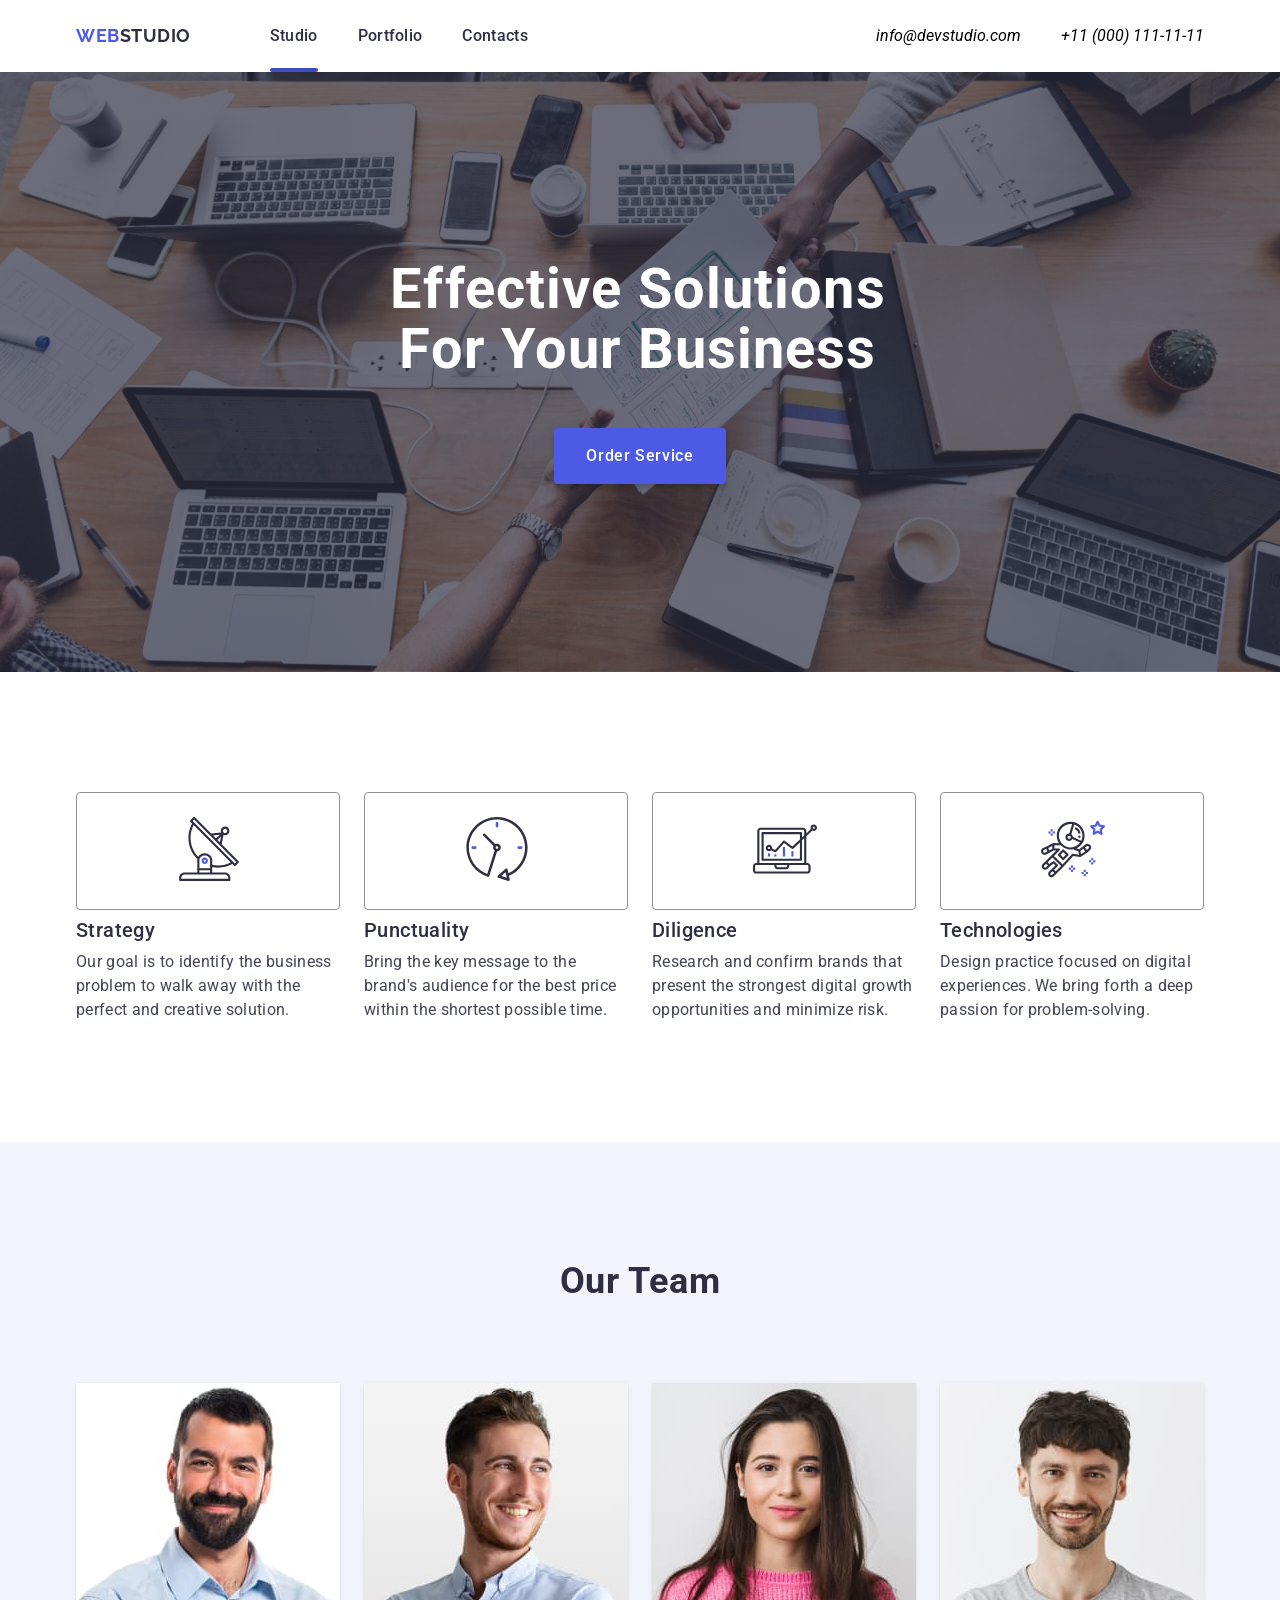
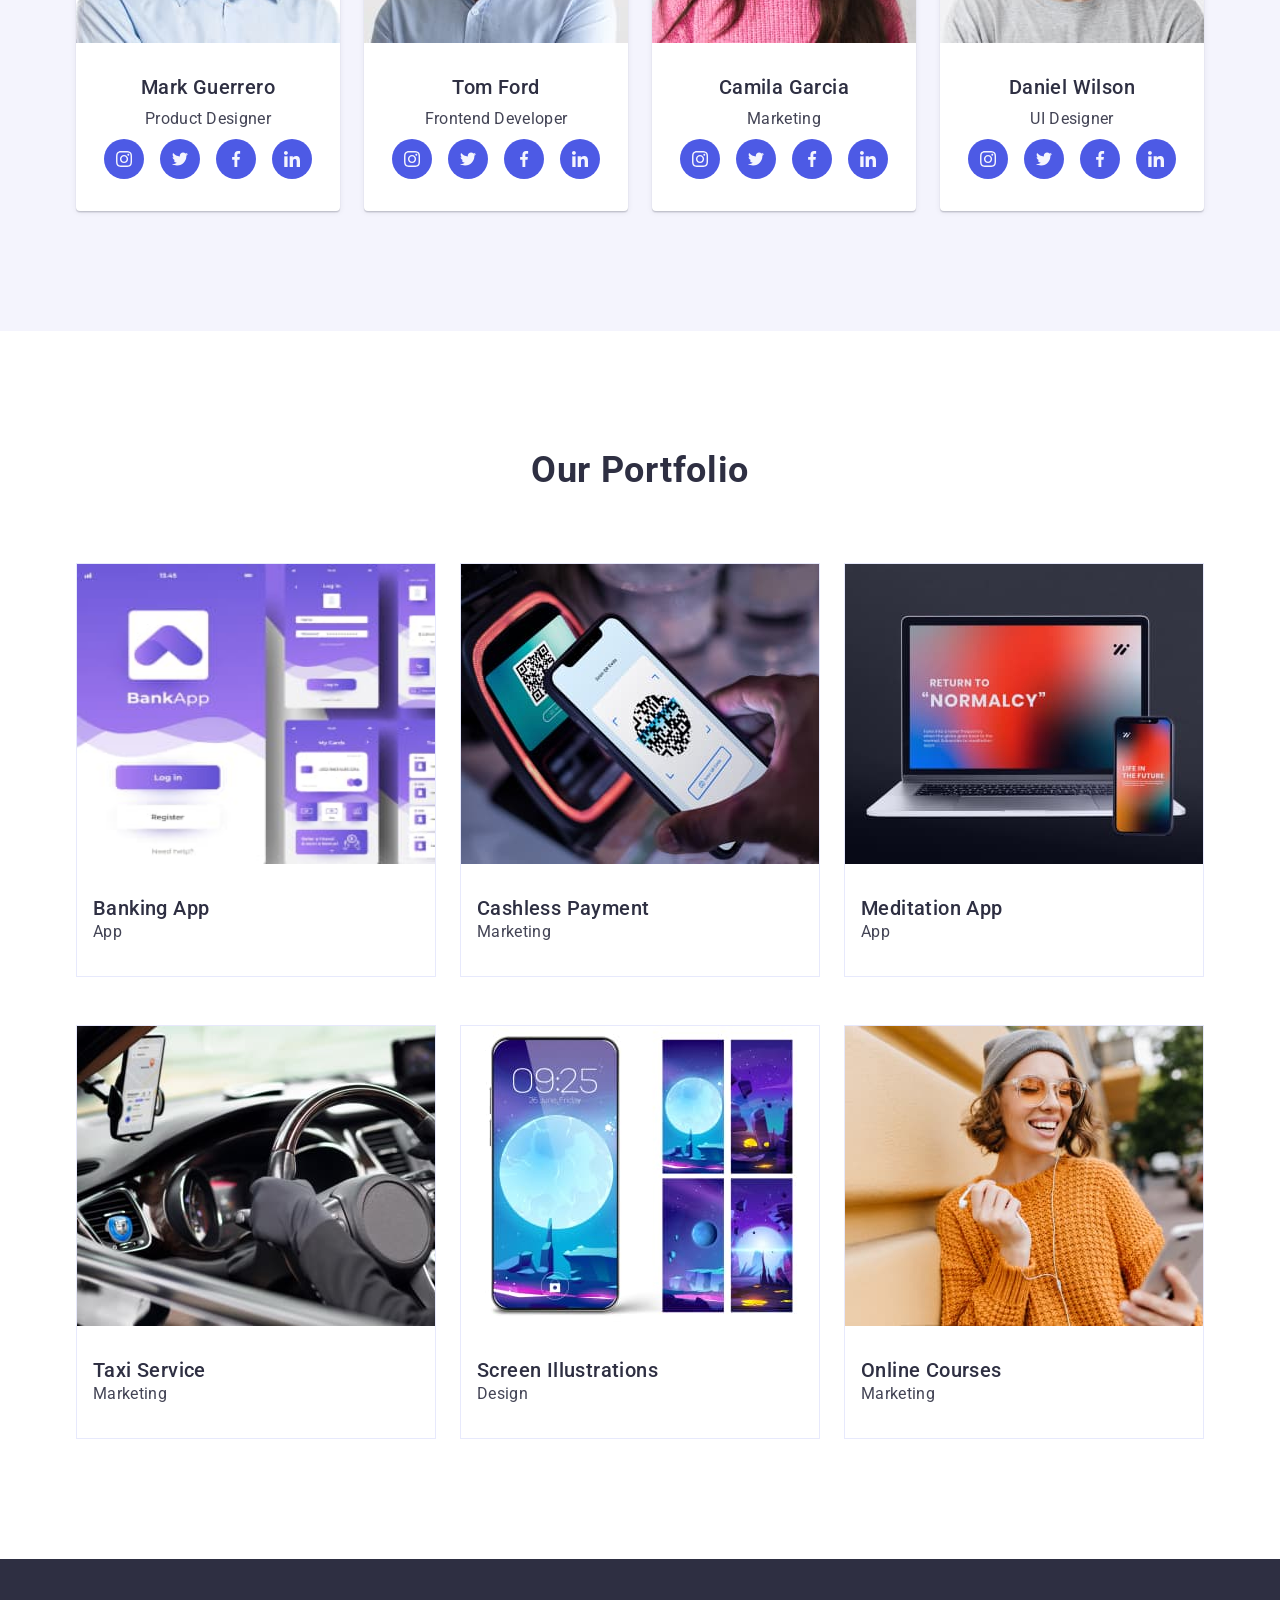
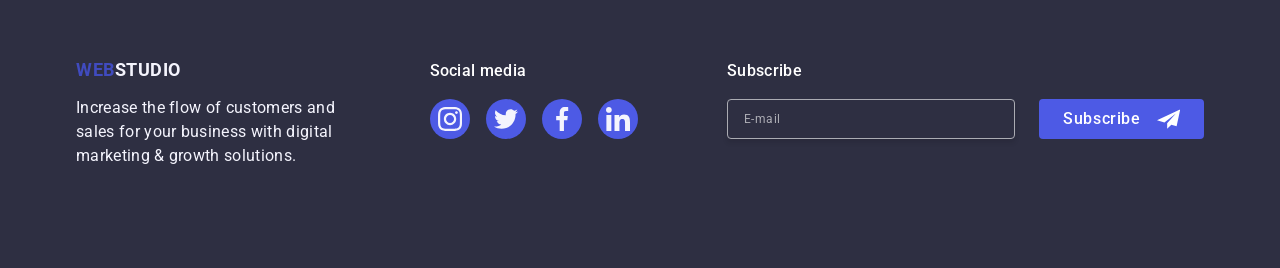
==== index.html @ 30cb1cb0 "HTML + CSS" ====
<!DOCTYPE html>
<html lang="en">
  <head>
    <meta charset="UTF-8" />
    <meta name="viewport" content="width=device-width, initial-scale=1.0" />
    <title>Document</title>
    <!-- Google Fonts links -->
    <link rel="preconnect" href="https://fonts.googleapis.com" />
    <link rel="preconnect" href="https://fonts.gstatic.com" crossorigin />
    <link
      href="https://fonts.googleapis.com/css2?family=Raleway:ital,wght@0,100..900;1,100..900&family=Roboto:ital,wght@0,100;0,300;0,400;0,500;0,700;0,900;1,100;1,300;1,400;1,500;1,700;1,900&display=swap"
      rel="stylesheet"
    />
    <!-- Modern normalize link  -->
    <link
      rel="stylesheet"
      href="https://cdnjs.cloudflare.com/ajax/libs/modern-normalize/3.0.1/modern-normalize.min.css"
    />
    <!-- Own Styles link  -->
    <link rel="stylesheet" href="./style.css" />
  </head>
  <body>
    <header class="page-header">
      <div class="container container-page-header">
        <nav class="page-nav">
          <a class="logo" href="./index.html"
            ><span class="logo-color">Web</span>Studio</a
          >
          <ul class="menu">
            <li class="menu-item">
              <a class="menu-link active" href="">Studio</a>
            </li>
            <li class="menu-item">
              <a class="menu-link" href="">Portfolio</a>
            </li>
            <li class="menu-item">
              <a class="menu-link" href="">Contacts</a>
            </li>
          </ul>
        </nav>
        <button
          type="button"
          class="menu-btn-burger js-open-menu"
          aria-expanded="false"
        >
          <svg width="24" height="24">
            <use href="./images/icons/icons.svg#icon-burger"></use>
          </svg>
        </button>
        <address class="contact-block">
          <ul class="contact-list">
            <li class="contact-list-item">
              <a class="contact-list-link" href="mailto:info@devstudio.com"
                >info@devstudio.com</a
              >
            </li>
            <li class="contact-list-item">
              <a class="contact-list-link" href="tel:+110001111111"
                >+11 (000) 111-11-11</a
              >
            </li>
          </ul>
        </address>
      </div>
    </header>
    <main>
      <!-- ========= Hero Section =========== -->
      <section class="hero">
        <div class="container container-hero">
          <h1 class="main-title">Effective Solutions for Your Business</h1>
          <button
            class="btn-order-service js-open-modal"
            aria-expanded="false"
            type="button"
          >
            Order Service
          </button>
        </div>
      </section>
      <!-- ========= Benefits Section ========== -->
      <section class="benefits">
        <div class="container">
          <h2 class="visually-hidden">Benefits Section</h2>
          <ul class="benefits-list">
            <li class="benefits-list-item">
              <div class="benefits-list-item-icon-wrapper">
                <svg
                  class="benefits-list-item-icon"
                  width="64"
                  height="64"
                  aria-label="icon antenna"
                >
                  <use href="./images/icons/icons.svg#icon-antenna"></use>
                </svg>
              </div>
              <h3 class="benefits-list-title">Strategy</h3>
              <p class="benefits-list-text">
                Our goal is to identify the business problem to walk away with
                the perfect and creative solution.
              </p>
            </li>
            <li class="benefits-list-item">
              <div class="benefits-list-item-icon-wrapper">
                <svg
                  class="benefits-list-item-icon"
                  width="64"
                  height="64"
                  aria-label="icon clock"
                >
                  <use href="./images/icons/icons.svg#icon-clock"></use>
                </svg>
              </div>
              <h3 class="benefits-list-title">Punctuality</h3>
              <p class="benefits-list-text">
                Bring the key message to the brand's audience for the best price
                within the shortest possible time.
              </p>
            </li>
            <li class="benefits-list-item">
              <div class="benefits-list-item-icon-wrapper">
                <svg
                  class="benefits-list-item-icon"
                  width="64"
                  height="64"
                  aria-label="icon diagram"
                >
                  <use href="./images/icons/icons.svg#icon-diagram"></use>
                </svg>
              </div>
              <h3 class="benefits-list-title">Diligence</h3>
              <p class="benefits-list-text">
                Research and confirm brands that present the strongest digital
                growth opportunities and minimize risk.
              </p>
            </li>
            <li class="benefits-list-item">
              <div class="benefits-list-item-icon-wrapper">
                <svg
                  class="benefits-list-item-icon"
                  width="64"
                  height="64"
                  aria-label="icon astronaut"
                >
                  <use href="./images/icons/icons.svg#icon-astronaut"></use>
                </svg>
              </div>
              <h3 class="benefits-list-title">Technologies</h3>
              <p class="benefits-list-text">
                Design practice focused on digital experiences. We bring forth a
                deep passion for problem-solving.
              </p>
            </li>
          </ul>
        </div>
      </section>
      <!-- ======== Our team Section ========== -->
      <section class="our-team">
        <div class="container our-team-container">
          <h2 class="our-team-title">Our Team</h2>
          <ul class="our-team-list">
            <li class="our-team-list-item">
              <img
                class="our-team-list-img"
                src="./images/our-team/mark-guerrero.jpg"
                alt="photo Mark Guerrero"
                width="264"
                height="260"
              />
              <h3 class="our-team-list-title">Mark Guerrero</h3>
              <p class="our-team-list-text">Product Designer</p>
              <div class="our-team-list-icon-wrapper">
                <div class="our-team-list-icon">
                  <svg width="16" height="16">
                    <use href="./images/icons/icons.svg#icon-instagram"></use>
                  </svg>
                </div>
                <div class="our-team-list-icon">
                  <svg width="16" height="16">
                    <use href="./images/icons/icons.svg#icon-twitter"></use>
                  </svg>
                </div>
                <div class="our-team-list-icon">
                  <svg width="16" height="16">
                    <use href="./images/icons/icons.svg#icon-facebook"></use>
                  </svg>
                </div>
                <div class="our-team-list-icon">
                  <svg width="16" height="16">
                    <use href="./images/icons/icons.svg#icon-linkedin"></use>
                  </svg>
                </div>
              </div>
            </li>
            <li class="our-team-list-item">
              <img
                class="our-team-list-img"
                src="./images/our-team/tom-ford.jpg"
                alt="photo Tom Ford"
                width="264"
                height="260"
              />
              <h3 class="our-team-list-title">Tom Ford</h3>
              <p class="our-team-list-text">Frontend Developer</p>
              <div class="our-team-list-icon-wrapper">
                <div class="our-team-list-icon">
                  <svg width="16" height="16">
                    <use href="./images/icons/icons.svg#icon-instagram"></use>
                  </svg>
                </div>
                <div class="our-team-list-icon">
                  <svg width="16" height="16">
                    <use href="./images/icons/icons.svg#icon-twitter"></use>
                  </svg>
                </div>
                <div class="our-team-list-icon">
                  <svg width="16" height="16">
                    <use href="./images/icons/icons.svg#icon-facebook"></use>
                  </svg>
                </div>
                <div class="our-team-list-icon">
                  <svg width="16" height="16">
                    <use href="./images/icons/icons.svg#icon-linkedin"></use>
                  </svg>
                </div>
              </div>
            </li>
            <li class="our-team-list-item">
              <img
                class="our-team-list-img"
                src="./images/our-team/camila-garcia.jpg"
                alt="photo Camila Garcia"
                width="264"
                height="260"
              />
              <h3 class="our-team-list-title">Camila Garcia</h3>
              <p class="our-team-list-text">Marketing</p>
              <div class="our-team-list-icon-wrapper">
                <div class="our-team-list-icon">
                  <svg width="16" height="16">
                    <use href="./images/icons/icons.svg#icon-instagram"></use>
                  </svg>
                </div>
                <div class="our-team-list-icon">
                  <svg width="16" height="16">
                    <use href="./images/icons/icons.svg#icon-twitter"></use>
                  </svg>
                </div>
                <div class="our-team-list-icon">
                  <svg width="16" height="16">
                    <use href="./images/icons/icons.svg#icon-facebook"></use>
                  </svg>
                </div>
                <div class="our-team-list-icon">
                  <svg width="16" height="16">
                    <use href="./images/icons/icons.svg#icon-linkedin"></use>
                  </svg>
                </div>
              </div>
            </li>
            <li class="our-team-list-item">
              <img
                class="our-team-list-img"
                src="./images/our-team/daniel-wilson.jpg"
                alt="photo Daniel Wilson"
                width="264"
                height="260"
              />
              <h3 class="our-team-list-title">Daniel Wilson</h3>
              <p class="our-team-list-text">UI Designer</p>
              <div class="our-team-list-icon-wrapper">
                <div class="our-team-list-icon">
                  <svg width="16" height="16">
                    <use href="./images/icons/icons.svg#icon-instagram"></use>
                  </svg>
                </div>
                <div class="our-team-list-icon">
                  <svg width="16" height="16">
                    <use href="./images/icons/icons.svg#icon-twitter"></use>
                  </svg>
                </div>
                <div class="our-team-list-icon">
                  <svg width="16" height="16">
                    <use href="./images/icons/icons.svg#icon-facebook"></use>
                  </svg>
                </div>
                <div class="our-team-list-icon">
                  <svg width="16" height="16">
                    <use href="./images/icons/icons.svg#icon-linkedin"></use>
                  </svg>
                </div>
              </div>
            </li>
          </ul>
        </div>
      </section>
      <!-- ======= Portfolio Section ======= -->
      <section class="portfolio" id="portfolio">
        <div class="container">
          <h2 class="portfolio-title">Our Portfolio</h2>
          <ul class="portfolio-list">
            <li class="portfolio-list-item">
              <div class="portfoli-list-overlay-wrapper">
                <picture>
                  <source
                    media="(min-width: 1158px)"
                    srcset="
                      ./images/portfolio/desktop/banking-app-desktop1x.jpg  1x,
                      ./images/portfolio/desktop/banking-app-desktop@2x.jpg 2x
                    "
                  />
                </picture>
                <picture>
                  <source
                    media="(min-width: 768px)"
                    srcset="
                      ./images/portfolio/tablet/banking-app-tablet1x.jpg  1x,
                      ./images/portfolio/tablet/banking-app-tablet@2x.jpg 2x
                    "
                  />
                </picture>
                <picture>
                  <source
                    media="(min-width: 320px)"
                    srcset="
                      ./images/portfolio/mobile/banking-app-mobile1x.jpg  1x,
                      ./images/portfolio/mobile/banking-app-mobile@2x.jpg 2x
                    "
                  />
                  <img
                    class="portfolio-list-img"
                    src="./images/portfolio/mobile/banking-app-mobile1x.jpg"
                    alt="photo banking app"
                    width="360"
                    height="300"
                  />
                </picture>
                <div class="portfoli-list-overlay">
                  <p class="portfoli-list-overlay-text">
                    14 Stylish and User-Friendly App Design Concepts · Task
                    Manager App · Calorie Tracker App · Exotic Fruit Ecommerce
                    App · Cloud Storage App
                  </p>
                </div>
              </div>
              <div class="portfolio-list-wrap">
                <h3 class="portfolio-list-title">Banking App</h3>
                <p class="portfolio-list-text">App</p>
              </div>
            </li>
            <li class="portfolio-list-item">
              <div class="portfoli-list-overlay-wrapper">
                <picture>
                  <source
                    media="(min-width: 1158px)"
                    srcset="
                      ./images/portfolio/desktop/cashless-payment-desktop1x.jpg  1x,
                      ./images/portfolio/desktop/cashless-payment-desktop@2x.jpg 2x
                    "
                  />
                  <source
                    media="(min-width: 768px)"
                    srcset="
                      ./images/portfolio/tablet/cashless-payment-tablet1x.jpg  1x,
                      ./images/portfolio/tablet/cashless-payment-tablet@2x.jpg 2x
                    "
                  />
                  <source
                    media="(min-width: 320px)"
                    srcset="
                      ./images/portfolio/mobile/cashless-payment-mobile1x.jpg  1x,
                      ./images/portfolio/mobile/cashless-payment-mobile@2x.jpg 2x
                    "
                  />
                  <img
                    class="portfolio-list-img"
                    src="./images/portfolio/mobile/cashless-payment-mobile1x.jpg"
                    alt="photo cashless payment"
                    width="360"
                    height="300"
                  />
                </picture>
                <div class="portfoli-list-overlay">
                  <p class="portfoli-list-overlay-text">
                    14 Stylish and User-Friendly App Design Concepts · Task
                    Manager App · Calorie Tracker App · Exotic Fruit Ecommerce
                    App · Cloud Storage App
                  </p>
                </div>
              </div>
              <div class="portfolio-list-wrap">
                <h3 class="portfolio-list-title">Cashless Payment</h3>
                <p class="portfolio-list-text">Marketing</p>
              </div>
            </li>
            <li class="portfolio-list-item">
              <div class="portfoli-list-overlay-wrapper">
                <picture>
                  <source
                    media="(min-width: 1158px)"
                    srcset="
                      ./images/portfolio/desktop/meditation-app-desktop1x.jpg  1x,
                      ./images/portfolio/desktop/meditation-app-desktop@2x.jpg 2x
                    "
                  />
                  <source
                    media="(min-width: 768px)"
                    srcset="
                      ./images/portfolio/tablet/meditation-app-tablet1x.jpg  1x,
                      ./images/portfolio/tablet/meditation-app-tablet@2x.jpg 2x
                    "
                  />
                  <source
                    media="(min-width: 320px)"
                    srcset="
                      ./images/portfolio/mobile/meditation-app-mobile1x.jpg  1x,
                      ./images/portfolio/mobile/meditation-app-mobile@2x.jpg 2x
                    "
                  />
                  <img
                    class="portfolio-list-img"
                    src="./images/portfolio/mobile/meditation-app-mobile1x.jpg"
                    alt="photo meditation app"
                    width="360"
                    height="300"
                  />
                </picture>
                <div class="portfoli-list-overlay">
                  <p class="portfoli-list-overlay-text">
                    14 Stylish and User-Friendly App Design Concepts · Task
                    Manager App · Calorie Tracker App · Exotic Fruit Ecommerce
                    App · Cloud Storage App
                  </p>
                </div>
              </div>
              <div class="portfolio-list-wrap">
                <h3 class="portfolio-list-title">Meditation App</h3>
                <p class="portfolio-list-text">App</p>
              </div>
            </li>
            <li class="portfolio-list-item">
              <div class="portfoli-list-overlay-wrapper">
                <picture>
                  <source
                    media="(min-width: 1158px)"
                    srcset="
                      ./images/portfolio/desktop/taxi-service-desktop1x.jpg  1x,
                      ./images/portfolio/desktop/taxi-service-desktop@2x.jpg 2x
                    "
                  />
                  <source
                    media="(min-width: 768px)"
                    srcset="
                      ./images/portfolio/tablet/taxi-service-tablet1x.jpg  1x,
                      ./images/portfolio/tablet/taxi-service-tablet@2x.jpg 2x
                    "
                  />
                  <source
                    media="(min-width: 320px)"
                    srcset="
                      ./images/portfolio/mobile/taxi-service-mobile1x.jpg  1x,
                      ./images/portfolio/mobile/taxi-service-mobile@2x.jpg 2x
                    "
                  />
                  <img
                    class="portfolio-list-img"
                    src="./images/portfolio/mobile/taxi-service-mobile1x.jpg"
                    alt="photo car"
                    width="360"
                    height="300"
                  />
                </picture>
                <div class="portfoli-list-overlay">
                  <p class="portfoli-list-overlay-text">
                    14 Stylish and User-Friendly App Design Concepts · Task
                    Manager App · Calorie Tracker App · Exotic Fruit Ecommerce
                    App · Cloud Storage App
                  </p>
                </div>
              </div>
              <div class="portfolio-list-wrap">
                <h3 class="portfolio-list-title">Taxi Service</h3>
                <p class="portfolio-list-text">Marketing</p>
              </div>
            </li>
            <li class="portfolio-list-item">
              <div class="portfoli-list-overlay-wrapper">
                <picture>
                  <source
                    media="(min-width: 1158px)"
                    srcset="
                      ./images/portfolio/desktop/screen-illustrations-desktop1x.jpg  1x,
                      ./images/portfolio/desktop/screen-illustrations-desktop@2x.jpg 2x
                    "
                  />
                  <source
                    media="(min-width: 768px)"
                    srcset="
                      ./images/portfolio/tablet/screen-illustrations-tablet1x.jpg  1x,
                      ./images/portfolio/tablet/screen-illustrations-tablet@2x.jpg 2x
                    "
                  />
                  <source
                    media="(min-width: 320px)"
                    srcset="
                      ./images/portfolio/mobile/screen-illustrations-mobile1x.jpg  1x,
                      ./images/portfolio/mobile/screen-illustrations-mobile@2x.jpg 2x
                    "
                  />
                  <img
                    class="portfolio-list-img"
                    src="./images/portfolio/mobile/screen-illustrations-mobile1x.jpg"
                    alt="photo screen illustrations"
                    width="360"
                    height="300"
                  />
                </picture>
                <div class="portfoli-list-overlay">
                  <p class="portfoli-list-overlay-text">
                    14 Stylish and User-Friendly App Design Concepts · Task
                    Manager App · Calorie Tracker App · Exotic Fruit Ecommerce
                    App · Cloud Storage App
                  </p>
                </div>
              </div>
              <div class="portfolio-list-wrap">
                <h3 class="portfolio-list-title">Screen Illustrations</h3>
                <p class="portfolio-list-text">Design</p>
              </div>
            </li>
            <li class="portfolio-list-item">
              <div class="portfoli-list-overlay-wrapper">
                <picture>
                  <source
                    media="(min-width: 1158px)"
                    srcset="
                      ./images/portfolio/desktop/online-courses-desktop1x.jpg  1x,
                      ./images/portfolio/desktop/online-courses-desktop@2x.jpg 2x
                    "
                  />
                  <source
                    media="(min-width: 768px)"
                    srcset="
                      ./images/portfolio/tablet/online-courses-tablet1x.jpg  1x,
                      ./images/portfolio/tablet/online-courses-tablet@2x.jpg 2x
                    "
                  />
                  <source
                    media="(min-width: 320px)"
                    srcset="
                      ./images/portfolio/mobile/online-courses-mobile1x.jpg  1x,
                      ./images/portfolio/mobile/online-courses-mobile@2x.jpg 2x
                    "
                  />
                  <img
                    class="portfolio-list-img"
                    src="./images/portfolio/mobile/online-courses-mobile1x.jpg"
                    alt="photo girl"
                    width="360"
                    height="300"
                  />
                </picture>
                <div class="portfoli-list-overlay">
                  <p class="portfoli-list-overlay-text">
                    14 Stylish and User-Friendly App Design Concepts · Task
                    Manager App · Calorie Tracker App · Exotic Fruit Ecommerce
                    App · Cloud Storage App
                  </p>
                </div>
              </div>
              <div class="portfolio-list-wrap">
                <h3 class="portfolio-list-title">Online Courses</h3>
                <p class="portfolio-list-text">Marketing</p>
              </div>
            </li>
          </ul>
        </div>
      </section>
    </main>
    <footer class="page-footer" id="contacts">
      <div class="container page-footer-container">
        <div>
          <a class="logo-footer" href="./index.html"
            ><span class="accent-color">Web</span>Studio</a
          >
          <p class="footer-text">
            Increase the flow of customers and sales for your business with
            digital marketing & growth solutions.
          </p>
        </div>
        <div>
          <h3 class="page-footer-title">Social media</h3>
          <div class="our-team-list-icon-wrapper">
            <div class="our-team-list-icon">
              <svg width="24" height="24">
                <use href="./images/icons/icons.svg#icon-instagram"></use>
              </svg>
            </div>
            <div class="our-team-list-icon">
              <svg width="24" height="24">
                <use href="./images/icons/icons.svg#icon-twitter"></use>
              </svg>
            </div>
            <div class="our-team-list-icon">
              <svg width="24" height="24">
                <use href="./images/icons/icons.svg#icon-facebook"></use>
              </svg>
            </div>
            <div class="our-team-list-icon">
              <svg width="24" height="24">
                <use href="./images/icons/icons.svg#icon-linkedin"></use>
              </svg>
            </div>
          </div>
        </div>
        <form class="footer-form">
          <label class="footer-form-label" for="">
            <span class="footer-form-text">Subscribe</span>
            <input
              class="footer-form-input"
              type="email"
              name="subscribe-email"
              placeholder="E-mail"
              required
            />
          </label>
          <button class="footer-form-submit-btn">
            Subscribe
            <svg class="footer-form-icon" width="24" height="24">
              <use href="./images/icons/icons.svg#icon-telegram"></use>
            </svg>
          </button>
        </form>
      </div>
    </footer>
    <!-- ======= Backdrop Modal ================ -->
    <div class="backdrop js-menu-modal">
      <div class="modal">
        <button class="modal-close-btn js-close-modal" type="button">
          <svg class="modal-close-icon" width="8" height="8">
            <use href="./images/icons/icons.svg#icon-close"></use>
          </svg>
        </button>
        <p class="modal-text">Leave your contacts and we will call you back</p>
        <form class="modal-form">
          <div class="modal-form-input-wrapper">
            <label class="modal-form-label" for="user-name">Name</label>
            <div class="modal-form-icon-wrapper">
              <input
                class="modal-form-input"
                type="text"
                id="user-name"
                pattern="[a-zA-Zа-яА-ЯіІїЇєЄґҐ']+"
                title="Oleksii"
                required
              />
              <svg class="modal-form-input-icon" width="18" height="24">
                <use href="./images/icons/icons.svg#icon-person"></use>
              </svg>
            </div>
          </div>
          <div class="modal-form-input-wrapper">
            <label class="modal-form-label" for="user-phone">Phone</label>
            <div class="modal-form-icon-wrapper">
              <input
                class="modal-form-input"
                type="tel"
                id="user-phone"
                name="user-phone"
                pattern="[a-zA-Zа-яА-ЯіІїЇєЄґҐ]+"
                title="[xxx-xxx-xx-xx]"
                required
              />
              <svg class="modal-form-input-icon" width="18" height="24">
                <use href="./images/icons/icons.svg#icon-phone"></use>
              </svg>
            </div>
          </div>
          <div class="modal-form-input-wrapper">
            <label class="modal-form-label" for="user-email">Email</label>
            <div class="modal-form-icon-wrapper">
              <input
                class="modal-form-input"
                type="email"
                id="user-email"
                name="user-email"
                required
              />
              <svg class="modal-form-input-icon" width="18" height="24">
                <use href="./images/icons/icons.svg#icon-email"></use>
              </svg>
            </div>
          </div>
          <div>
            <label class="modal-form-label" for="user-messafe">Comment</label>
            <textarea
              class="modal-form-message"
              name="user-message"
              id="user-message"
              placeholder="Text input"
              required
            ></textarea>
          </div>
          <div class="modal-form-checkbox-wrapper">
            <input
              class="modal-form-checkbox-input visually-hidden"
              name="modal-form-checkbox"
              type="checkbox"
              id="modal-form-checkbox"
              value="true"
              required
            />
            <label class="modal-form-checkbox-label" for="modal-form-checkbox">
              <span class="modal-form-own-checkbox">
                <svg class="modal-form-own-checkbox-icon" width="10" height="8">
                  <use href="./images/icons/icons.svg#icon-checkmark"></use>
                </svg>
              </span>
              I accept the terms and conditions of the
              <a class="accent-color modal-form-privacy-policy" href=""
                >Privacy Policy</a
              >
            </label>
          </div>
          <button class="modal-form-submit-btn" type="submit">Send</button>
        </form>
      </div>
    </div>
    <!-- ======== Mobile Menu =================== -->
    <div class="mobile-menu js-menu-container">
      <div class="mobile-menu-container">
        <button class="mobile-menu-btn js-close-menu" type="button">
          <svg class="mobile-menu-btn-icon" width="8" height="8">
            <use href="./images/icons/icons.svg#icon-close"></use>
          </svg>
        </button>
        <nav class="mobile-mune-nav">
          <ul class="mobile-menu-list">
            <li class="mobile-menu-list-item">
              <a class="mobile-menu-list-link active" href="./index.html"
                >Studio</a
              >
            </li>
            <li class="mobile-menu-list-item">
              <a class="mobile-menu-list-link" href="#portfolio">Portfolio</a>
            </li>
            <li class="mobile-menu-list-item">
              <a class="mobile-menu-list-link" href="#contacts">Contacts</a>
            </li>
          </ul>
        </nav>
        <address class="mobile-menu-address-container">
          <ul class="mobile-menu-address-list">
            <li class="mobile-menu-address-item">
              <a
                class="mobile-menu-address-link active"
                href="tel:+110001111111"
                >+11 (000) 111-11-11</a
              >
            </li>
            <li class="mobile-menu-address-item">
              <a
                class="mobile-menu-address-link"
                href="mailto:info@devstudio.com"
                >info@devstudio.com</a
              >
            </li>
          </ul>
        </address>
        <div class="mobile-menu-list-icon-wrapper">
          <div class="mobile-menu-list-icon">
            <svg width="24" height="24">
              <use href="./images/icons/icons.svg#icon-instagram"></use>
            </svg>
          </div>
          <div class="mobile-menu-list-icon">
            <svg width="24" height="24">
              <use href="./images/icons/icons.svg#icon-twitter"></use>
            </svg>
          </div>
          <div class="mobile-menu-list-icon">
            <svg width="24" height="24">
              <use href="./images/icons/icons.svg#icon-facebook"></use>
            </svg>
          </div>
          <div class="mobile-menu-list-icon">
            <svg width="24" height="24">
              <use href="./images/icons/icons.svg#icon-linkedin"></use>
            </svg>
          </div>
        </div>
      </div>
    </div>
    <script src="./mobile-menu.js"></script>
    <script src="./modal-mune.js"></script>
  </body>
</html>
---- style.css ----
/* ======== Common Styles ========= */
.visually-hidden {
  position: absolute;
  width: 1px;
  height: 1px;
  margin: -1px;
  border: 0;
  padding: 0;
  white-space: nowrap;
  clip-path: inset(100%);
  clip: rect(0 0 0 0);
  overflow: hidden;
}

body {
  background-color: #fff;
  font-family: "Roboto", sans-serif;
}

h1,
h2,
h3,
h4,
h5,
h6,
p {
  margin-top: 0;
  margin-bottom: 0;
}

ul,
ol {
  list-style-type: none;
  padding-left: 0;
  margin-top: 0;
  margin-bottom: 0;
}

a {
  text-decoration: none;
  color: inherit;
}

button {
  cursor: pointer;
}

img {
  display: block;
}

.accent-color {
  color: #404bbf;
}

.container {
  max-width: 320px;
  padding-left: 16px;
  padding-right: 16px;
  margin-left: auto;
  margin-right: auto;
}

@media only screen and (min-width: 768px) {
  .container {
    max-width: 768px;
  }
}
@media only screen and (min-width: 1158px) {
  .container {
    max-width: 1158px;
    padding-left: 15px;
    padding-right: 15px;
  }
}

/* ======== /Common Styles ========= */
/* ======== Header Styles ======== */
.menu,
.contact-block {
  display: none;
}

.page-header {
  padding-top: 16px;
  padding-bottom: 16px;
}

.container-page-header {
  display: flex;
  justify-content: space-between;
}

.logo {
  font-family: "Raleway", sans-serif;
  font-weight: 700;
  font-size: 18px;
  line-height: 1.17;
  letter-spacing: 0.03em;
  text-transform: uppercase;
  color: #2e2f42;

  /* margin-right: 76px; */
}

.logo-color {
  color: #4d5ae5;
}

.menu-btn-burger {
  border: none;
  background-color: transparent;
  padding: 0;
  line-height: 0;
  fill: #2f2f37;
}

@media only screen and (min-width: 768px) {
  .page-nav {
    display: flex;
    justify-content: space-between;
    align-items: center;
    width: 496px;
  }

  .menu-btn-burger {
    display: none;
  }

  .menu,
  .contact-block {
    display: flex;
  }

  .menu {
    display: flex;
    column-gap: 40px;
  }

  .menu-link {
    font-weight: 500;
    font-size: 16px;
    line-height: 1.5;
    letter-spacing: 0.02em;
    color: #2e2f42;

    padding-top: 24px;
    padding-bottom: 24px;
    display: block;
  }

  .menu-link:hover,
  .menu-link:focus {
    color: #404bbf;
  }

  .menu-item {
    position: relative;
  }

  .page-header {
    padding-top: 0;
    padding-bottom: 0;
  }

  .menu-link.active::after {
    position: absolute;
    bottom: 0;
    content: "";
    display: block;
    border-radius: 2px;
    width: 48px;
    height: 4px;
    background-color: #404bbf;
  }

  .contact-list {
    display: flex;
    flex-direction: column;
    justify-content: center;
    row-gap: 12px;
  }
}

@media only screen and (min-width: 1158px) {
  .page-nav {
    width: 452px;
  }

  .contact-list {
    flex-direction: row;
    align-items: center;
    column-gap: 40px;
  }
}
/* ======== /Header Styles ======== */
/* ======== Mobile menu styles ===== */
.mobile-menu {
  position: fixed;
  width: 100%;
  height: 100%;
  top: 0;
  left: 0;
  z-index: 999;
  background-color: #fff;

  transition: opacity 250ms linear, visibility 250ms linear;
  opacity: 0;
  visibility: hidden;
}

.mobile-menu.is-open {
  opacity: 1;
  visibility: visible;
}

.mobile-menu-container {
  display: flex;
  flex-direction: column;
  height: 100%;
  padding: 72px 24px 40px 16px;
}

.mobile-menu-btn {
  position: absolute;
  top: 24px;
  right: 24px;
  padding: 0;
  line-height: 0;
  border: 1px solid #e7e9fc;
  stroke: #2e2f42;
  border-radius: 100%;
  background-color: transparent;
  width: 24px;
  height: 24px;
}

.mobile-mune-nav {
  margin-bottom: auto;
}

.mobile-menu-list-item:not(:last-child) {
  margin-bottom: 40px;
}

.mobile-menu-list-link {
  display: block;
  font-weight: 700;
  font-size: 36px;
  line-height: 1.11111;
  letter-spacing: 0.02em;
  text-transform: capitalize;
  color: #2e2f42;
}

.mobile-menu-list-link.active {
  color: #404bbf;
}

.mobile-menu-address-container {
  margin-bottom: 48px;
}

.mobile-menu-address-list {
  display: flex;
  flex-direction: column;
  gap: 24px;
}

.mobile-menu-address-link {
  font-weight: 500;
  font-size: 20px;
  line-height: 1.2;
  letter-spacing: 0.02em;
  color: #434455;
  font-style: normal;
}

.mobile-menu-address-link.active {
  color: #4d5ae5;
}

.mobile-menu-list-icon-wrapper {
  display: flex;
  gap: 40px;
}

.mobile-menu-list-icon {
  display: flex;
  justify-content: center;
  align-items: center;
  width: 40px;
  height: 40px;
  background-color: #4d5ae5;
  border-radius: 100px;
}

.mobile-menu-list-icon:hover,
.mobile-menu-list-icon:focus {
  background-color: #31d0aa;
}
/* ======== /Mobile menu styles ===== */
/* ======== Hero Section Styles =========== */
.hero {
  background: #2e2f42;
  background-image: linear-gradient(
      rgba(46, 47, 66, 0.7),
      rgba(46, 47, 66, 0.7)
    ),
    url(./images/hero/hero-bg-mobile.jpg);
  max-width: 320px;
  display: block;
  margin-left: auto;
  margin-right: auto;
  background-size: cover;
  background-position: center;
  background-repeat: no-repeat;
}

@media (min-resolution: 192pdi) {
  .hero {
    background-image: linear-gradient(
        rgba(46, 47, 66, 0.7),
        rgba(46, 47, 66, 0.7)
      ),
      url(./images/hero/hero-bg-mobile@2x.jpg);
  }
}

.container-hero {
  padding: 72px 52px;
}

.main-title {
  font-weight: 700;
  font-size: 36px;
  line-height: 1.11;
  letter-spacing: 0.02em;
  text-transform: capitalize;
  text-align: center;
  color: #fff;

  max-width: 216px;
  margin-bottom: 72px;
}

.btn-order-service {
  font-weight: 500;
  font-size: 16px;
  line-height: 1.5;
  letter-spacing: 0.04em;
  color: #fff;
  border-radius: 4px;
  padding-left: 32px;
  padding-right: 32px;
  height: 56px;
  box-shadow: 0 4px 4px 0 rgba(0, 0, 0, 0.15);
  background: #4d5ae5;
  border: none;
  margin-left: auto;
  margin-right: auto;
  display: block;
}

.btn-order-service:hover,
.btn-order-service:focus {
  box-shadow: 0 4px 4px 0 rgba(0, 0, 0, 0.15);
  background: #404bbf;
}

@media only screen and (min-width: 768px) {
  .hero {
    background-image: linear-gradient(
        rgba(46, 47, 66, 0.7),
        rgba(46, 47, 66, 0.7)
      ),
      url(./images/hero/hero-bg-tablet.jpg);
    max-width: 768px;
  }

  @media (min-resolution: 192pdi) {
    .hero {
      background-image: linear-gradient(
          rgba(46, 47, 66, 0.7),
          rgba(46, 47, 66, 0.7)
        ),
        url(./images/hero/hero-bg-tablet@2x.jpg);
    }
  }

  .container-hero {
    padding: 112px 136px;
  }

  .main-title {
    font-size: 56px;
    line-height: 1.07;
    max-width: 496px;
    margin-bottom: 36px;
  }
}

@media only screen and (min-width: 1158px) {
  .hero {
    background-image: linear-gradient(
        rgba(46, 47, 66, 0.7),
        rgba(46, 47, 66, 0.7)
      ),
      url(./images/hero/hero-bg-desktop.jpg);
    max-width: 1440px;
  }

  @media (min-resolution: 192pdi) {
    .hero {
      background-image: linear-gradient(
          rgba(46, 47, 66, 0.7),
          rgba(46, 47, 66, 0.7)
        ),
        url(./images/hero/hero-bg-desktop@2x.jpg);
    }
  }

  .container-hero {
    padding: 188px 329px;
  }

  .main-title {
    margin-bottom: 48px;
  }
}

/* ======== /Hero Section Styles =========== */
/* ======== Benefits Section Styles ======== */
.benefits {
  padding-top: 96px;
  padding-bottom: 96px;
}

.benefits-list {
  display: flex;
  flex-direction: column;
  gap: 72px;
}

.benefits-list-item {
  width: 100%;
}

.benefits-list-item-icon-wrapper {
  display: none;
}

.benefits-list-title {
  font-weight: 700;
  font-size: 36px;
  line-height: 1.11;
  letter-spacing: 0.02em;
  text-transform: capitalize;
  color: #2e2f42;
  text-align: center;
  margin-bottom: 8px;
}

.benefits-list-text {
  font-weight: 500;
  font-size: 16px;
  line-height: 1.5;
  letter-spacing: 0.02em;
  color: #434455;
}

@media only screen and (min-width: 768px) {
  .benefits-list {
    flex-direction: row;
    flex-wrap: wrap;
    row-gap: 72px;
    column-gap: 24px;
  }

  .benefits-list-item {
    width: calc((100% - 24px) / 2);
  }

  .benefits-list-title {
    text-align: start;
  }
}

@media only screen and (min-width: 1158px) {
  .benefits {
    padding-top: 120px;
    padding-bottom: 120px;
  }

  .benefits-list {
    flex-wrap: nowrap;
  }

  .benefits-list-item {
    width: calc((100% - 3 * 24px) / 4);
  }

  .benefits-list-item-icon-wrapper {
    display: block;
    max-width: 264px;
    padding: 24px 100px;
    border: 1px solid #8e8f99;
    border-radius: 4px;
    margin-bottom: 8px;
  }

  .benefits-list-title {
    font-weight: 500;
    font-size: 20px;
    line-height: 1.2;
    text-align: start;
    margin-bottom: 8px;
  }

  .benefits-list-text {
    font-weight: 400;
  }
}

/* ======== /Benefits Section Styles ======== */
/* ======== Our team Section Styles ======== */
.our-team {
  padding-top: 96px;
  padding-bottom: 96px;
  background-color: #f4f4fd;
}

.our-team-title {
  font-weight: 700;
  font-size: 36px;
  line-height: 1.11;
  letter-spacing: 0.02em;
  text-transform: capitalize;
  text-align: center;
  color: #2e2f42;

  margin-bottom: 72px;
}

.our-team-list {
  display: flex;
  flex-direction: column;
  row-gap: 72px;
}

.our-team-list-item {
  max-width: 264px;
  border-radius: 0 0 4px 4px;
  box-shadow: 0 2px 1px 0 rgba(46, 47, 66, 0.08),
    0 1px 1px 0 rgba(46, 47, 66, 0.16), 0 1px 6px 0 rgba(46, 47, 66, 0.08);
  background-color: #fff;
  margin-left: auto;
  margin-right: auto;
  padding-bottom: 32px;
}

.our-team-list-img {
  margin-bottom: 32px;
}

.our-team-list-title {
  font-weight: 500;
  font-size: 20px;
  line-height: 1.2;
  letter-spacing: 0.02em;
  text-align: center;
  color: #2e2f42;

  margin-bottom: 8px;
}

.our-team-list-text {
  font-size: 16px;
  line-height: 1.5;
  letter-spacing: 0.02em;
  text-align: center;
  color: #434455;

  margin-bottom: 8px;
}

.our-team-list-icon-wrapper {
  display: flex;
  gap: 24px;
  justify-content: space-between;
  padding-left: 16px;
  padding-right: 16px;
  margin-bottom: 32px;
}

.our-team-list-icon {
  display: flex;
  justify-content: center;
  align-items: center;
  width: 40px;
  height: 40px;
  background-color: #4d5ae5;
  fill: #f4f4fd;
  border-radius: 50%;
  transition: background-color 250ms cubic-bezier(0.4, 0, 0.2, 1);
}

.our-team-list-icon:hover,
.our-team-list-icon:focus {
  background-color: #31d0aa;
}

@media only screen and (min-width: 768px) {
  .our-team-container {
    padding-left: 108px;
    padding-right: 108px;
  }
  .our-team-title {
    margin-bottom: 81px;
  }

  .our-team-list {
    flex-direction: row;
    flex-wrap: wrap;
    row-gap: 64px;
    column-gap: 24px;
  }

  .our-team-list-item {
    max-width: calc((100% - 24px) / 2);
  }
}

@media only screen and (min-width: 1158px) {
  .our-team-container {
    padding-left: 15px;
    padding-right: 15px;
  }
  .our-team {
    padding-top: 120px;
    padding-bottom: 120px;
  }

  .our-team-list {
    flex-wrap: nowrap;
    column-gap: 24px;
  }

  .our-team-list-item {
    max-width: calc((100% - 3 * 24px) / 4);
  }
}
/* ======== /Our team Section Styles ======== */
/* ======== Portfolio Section Styles ======== */
.portfolio {
  padding-top: 96px;
  padding-bottom: 96px;
}

.portfolio-title {
  font-weight: 700;
  font-size: 36px;
  line-height: 1.11;
  letter-spacing: 0.02em;
  text-transform: capitalize;
  text-align: center;
  color: #2e2f42;

  margin-bottom: 72px;
}

.portfolio-list {
  display: flex;
  flex-direction: column;
  flex-wrap: wrap;
  row-gap: 48px;
}

.portfolio-list-item {
  width: 100%;
  border: 1px solid #e7e9fc;
  background-color: #fff;
}

.portfoli-list-overlay-wrapper {
  position: relative;
  overflow: hidden;
}

.portfolio-list-img {
  width: 288px;
}

.portfoli-list-overlay {
  position: absolute;
  width: 100%;
  height: 100%;
  top: 0;
  left: 0;
  background-color: #4d5ae5;
  padding-top: 40px;
  padding-left: 32px;
  padding-right: 32px;
  transform: translateY(100%);
  transition: transform 250ms cubic-bezier(0.4, 0, 0.2, 1);
}

.portfolio-list-item:hover .portfoli-list-overlay {
  transform: translateY(0);
}

.portfoli-list-overlay-text {
  font-size: 16px;
  line-height: 1.5;
  letter-spacing: 0.02em;
  color: #f4f4fd;
}

.portfolio-list-wrap {
  padding-top: 32px;
  padding-bottom: 32px;
  padding-left: 16px;
}

.portfolio-list-title {
  font-weight: 500;
  font-size: 20px;
  line-height: 1.2;
  letter-spacing: 0.02em;
  color: #2e2f42;
}

.portfolio-list-text {
  font-size: 16px;
  line-height: 1.5;
  letter-spacing: 0.02em;
  color: #434455;
}

@media only screen and (min-width: 768px) {
  .portfolio-list {
    flex-direction: row;
    row-gap: 72px;
    column-gap: 24px;
  }

  .portfolio-list-item {
    width: calc((100% - 24px) / 2);
  }

  .portfolio-list-img {
    width: 356px;
  }
}

@media only screen and (min-width: 1158px) {
  .portfolio {
    padding-top: 120px;
    padding-bottom: 120px;
  }

  .portfolio-list {
    row-gap: 48px;
  }

  .portfolio-list-item {
    width: calc((100% - 2 * 24px) / 3);
  }

  .portfolio-list-img {
    width: 360px;
  }
}

/* ======== /Portfolio Section Styles ======== */
/* ======== Footer Styles ==================== */
.page-footer {
  background-color: #2e2f42;
  padding-top: 96px;
  padding-bottom: 96px;
}

.page-footer-container {
  display: flex;
  flex-direction: column;
  row-gap: 72px;
}

.logo-footer {
  font-weight: 700;
  font-size: 18px;
  line-height: 1.17;
  letter-spacing: 0.03em;
  text-transform: uppercase;
  color: #f4f4fd;

  margin-bottom: 16px;
  text-align: center;
  display: block;
}

.footer-text {
  font-size: 16px;
  line-height: 1.5;
  letter-spacing: 0.02em;
  color: #f4f4fd;

  max-width: 288px;
}

.page-footer-title {
  font-weight: 500;
  font-size: 16px;
  line-height: 1.5;
  letter-spacing: 0.02em;
  color: #fff;
  margin-bottom: 16px;
  text-align: center;
}

.our-team-list-icon-wrapper {
  gap: 16px;

  width: 208px;
  padding: 0;
  margin-left: auto;
  margin-right: auto;
  margin-bottom: 0;
}

.footer-form {
  display: flex;
  flex-direction: column;
  gap: 16px;
}

.footer-form-text {
  display: block;
  margin-bottom: 16px;
  font-weight: 500;
  font-size: 16px;
  line-height: 1.5;
  letter-spacing: 0.02em;
  color: #fff;
  text-align: center;
}

.footer-form-input {
  border: 1px solid #fff;
  border-radius: 4px;
  width: 288px;
  height: 40px;
  box-shadow: 0 4px 4px 0 rgba(0, 0, 0, 0.15);
  background-color: transparent;
  padding-left: 16px;

  font-size: 12px;
  line-height: 2;
  letter-spacing: 0.04em;
  color: #fff;
  opacity: 0.6;
}

.footer-form-input::placeholder {
  color: #fff;
}

.footer-form-submit-btn {
  display: flex;
  align-items: center;
  column-gap: 16px;
  width: 165px;
  height: 40px;
  background-color: #4d5ae5;
  border-radius: 4px;
  border: none;
  padding-left: 24px;
  padding-right: 24px;
  font-weight: 500;
  font-size: 16px;
  line-height: 1.5;
  letter-spacing: 0.04em;
  text-align: center;
  color: #fff;
  margin-left: auto;
  margin-right: auto;

  transition: background-color 250ms cubic-bezier(0.4, 0, 0.2, 1);
}

.footer-form-submit-btn:hover,
.footer-form-submit-btn:focus {
  background-color: #404bbf;
}

.footer-form-icon {
  fill: #fff;
}

@media only screen and (min-width: 768px) {
  .page-footer-container {
    display: flex;
    flex-direction: row;
    flex-wrap: wrap;
    column-gap: 24px;
    row-gap: 72px;
    width: 500px;
    padding: 0;
  }

  .logo-footer {
    text-align: start;
  }

  .footer-text {
    max-width: 264px;
  }

  .page-footer-title {
    text-align: start;
  }

  .footer-form {
    flex-direction: row;
    gap: 24px;
  }

  .footer-form-text {
    text-align: start;
  }

  .footer-form-submit-btn {
    align-self: self-end;
  }
}

@media only screen and (min-width: 1158px) {
  .page-footer {
    padding-top: 100px;
    padding-bottom: 100px;
  }
  .page-footer-container {
    flex-wrap: nowrap;
    justify-content: space-between;
    padding-right: 15px;
    padding-left: 15px;
    width: 100%;
  }

  .footer-form-submit-btn {
    align-self: auto;
    margin-top: 40px;
  }
}

/* ======== /Footer Styles ==================== */
/* ========= Backdrop Modal Styles ============ */
.backdrop {
  position: fixed;
  top: 0;
  left: 0;
  width: 100%;
  height: 100%;
  background-color: rgba(46, 47, 66, 0.4);
  display: flex;
  justify-content: center;
  align-items: center;
  opacity: 0;
  visibility: hidden;
  transition: opacity 250ms cubic-bezier(0.4, 0, 0.2, 1),
    visibility 250ms cubic-bezier(0.4, 0, 0.2, 1);
}

.backdrop.is-open {
  opacity: 1;
  visibility: visible;
}

.modal {
  position: relative;
  width: 288px;
  /* height: 584px; */
  background-color: #fcfcfc;
  box-shadow: 0 1px 1px 0 rgba(0, 0, 0, 0.14), 0 1px 3px 0 rgba(0, 0, 0, 0.12),
    0 2px 1px 0 rgba(0, 0, 0, 0.2);
  border-radius: 4px;
  padding: 24px 16px;
}

.modal-close-btn {
  position: absolute;
  top: 24px;
  right: 24px;
  display: flex;
  justify-content: center;
  align-items: center;
  width: 24px;
  height: 24px;
  background-color: #e7e9fc;
  fill: #2e2f42;
  border-radius: 100%;
  border: 1px solid rgba(0, 0, 0, 0.1);
  padding: 0;
  margin: 0;
  transition: fill 250ms cubic-bezier(0.4, 0, 0.2, 1),
    background-color 250ms cubic-bezier(0.4, 0, 0.2, 1),
    border-color 250ms cubic-bezier(0.4, 0, 0.2, 1);
}

.modal-close-btn:hover,
.modal-close-btn:focus {
  fill: #fff;
  background-color: #404bbf;
  border-color: #404bbf;
}

.modal-text {
  margin-top: 48px;
  margin-bottom: 16px;
  font-weight: 500;
  font-size: 16px;
  line-height: 1.5;
  letter-spacing: 0.02em;
  text-align: center;
  color: #2e2f42;
}

.modal-form-label {
  display: block;
  font-size: 12px;
  line-height: 1.17;
  letter-spacing: 0.04em;
  color: #8e8f99;
  margin-bottom: 4px;
}

.modal-form-input {
  width: 100%;
  height: 40px;
  border: 1px solid rgba(46, 47, 66, 0.4);
  border-radius: 4px;
  padding-left: 34px;
  fill: #2e2f42;
}

.modal-form-input:focus {
  border: 1px solid #4d5ae5;
  outline: none;
}

.modal-form-input:focus + .modal-form-input-icon {
  fill: #4d5ae5;
}

.modal-form-icon-wrapper {
  position: relative;
  margin-bottom: 8px;
}

.modal-form-input-icon {
  position: absolute;
  top: 50%;
  transform: translateY(-50%);
  left: 16px;
}

.modal-form-message {
  border: 1px solid rgba(46, 47, 66, 0.4);
  border-radius: 4px;
  width: 100%;
  height: 120px;
  resize: none;
  padding: 8px 16px;
  font-size: 12px;
  line-height: 1.17;
  letter-spacing: 0.04em;
  margin-bottom: 16px;
}

.modal-form-message::placeholder {
  color: rgba(46, 47, 66, 0.4);
}

.modal-form-message:focus {
  border-color: #4d5ae5;
  outline: none;
}

.modal-form-checkbox-wrapper {
  margin-bottom: 24px;
}

.modal-form-own-checkbox {
  display: inline-flex;
  justify-content: center;
  align-items: center;
  width: 16px;
  height: 16px;
  border-radius: 2px;
  border: 1px solid rgba(46, 47, 66, 0.4);
  fill: none;
}

.modal-form-checkbox-input:checked
  + .modal-form-checkbox-label
  .modal-form-own-checkbox {
  background-color: #404bbf;
  border-color: #404bbf;
  fill: #f4f4fd;
}

.modal-form-checkbox-label {
  font-size: 12px;
  line-height: 1.17;
  letter-spacing: 0.04em;
  color: #8e8f99;
}

.modal-form-privacy-policy {
  text-decoration: underline;
}

.modal-form-submit-btn {
  display: block;
  margin-left: auto;
  margin-right: auto;
  background-color: #4d5ae5;
  box-shadow: 0 4px 4px 0 rgba(0, 0, 0, 0.15);
  border-radius: 4px;
  border: none;
  height: 56px;
  padding-left: 32px;
  padding-right: 32px;
  font-weight: 500;
  font-size: 16px;
  line-height: 1.5;
  letter-spacing: 0.04em;
  text-align: center;
  color: #fff;
  min-width: 169px;
}

@media only screen and (min-width: 768px) {
  .modal {
    width: 408px;
    padding: 24px;
  }
}

/* ========= /Backdrop Modal Styles ============ */
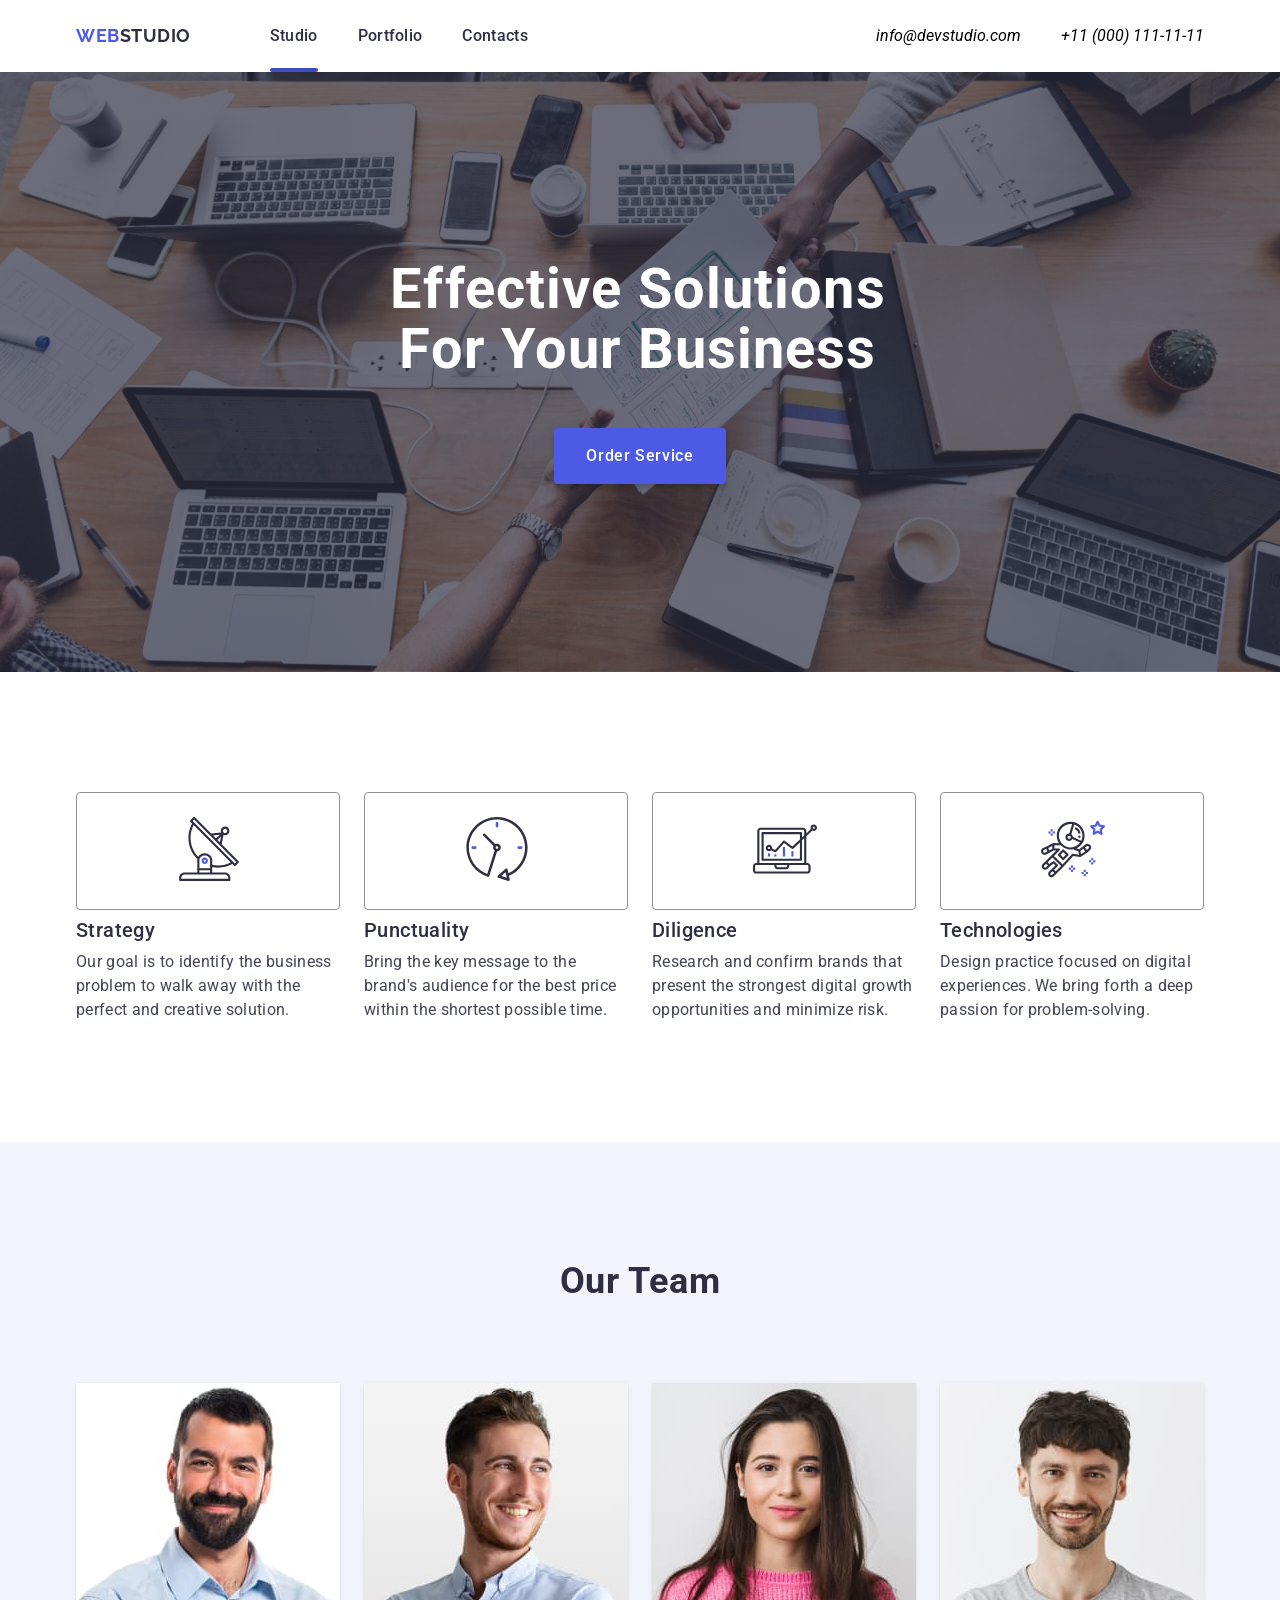
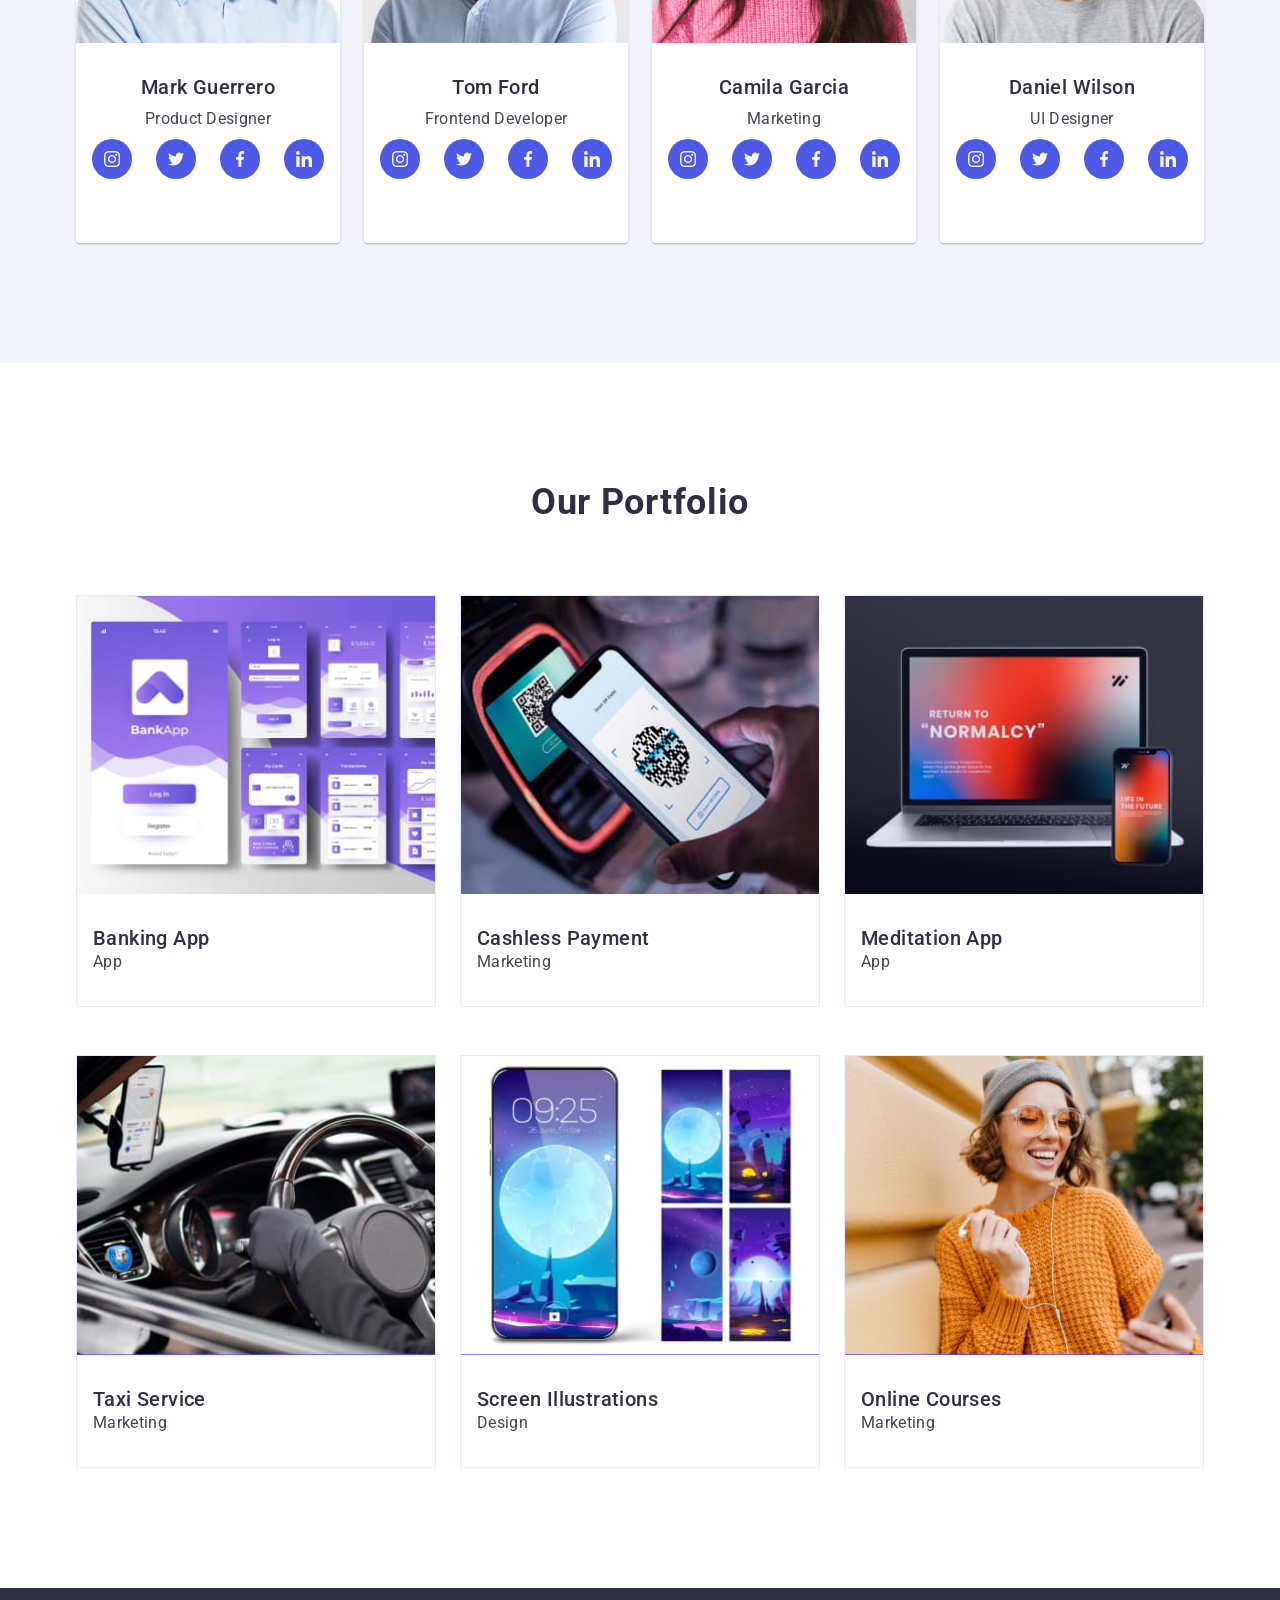
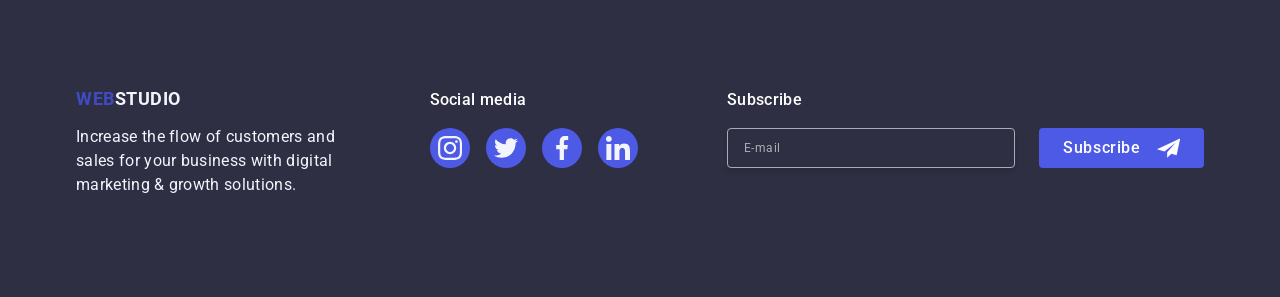
==== commit 4b6158a2: "Improve accessibility and semantic markup" ====
--- a/index.html
+++ b/index.html
@@ -1,4 +1,4 @@
-<!DOCTYPE html>
+<!doctype html>
 <html lang="en">
   <head>
     <meta charset="UTF-8" />
@@ -31,7 +31,7 @@
               <a class="menu-link active" href="">Studio</a>
             </li>
             <li class="menu-item">
-              <a class="menu-link" href="">Portfolio</a>
+              <a class="menu-link" href="./portfolio.html">Portfolio</a>
             </li>
             <li class="menu-item">
               <a class="menu-link" href="">Contacts</a>
@@ -42,6 +42,7 @@
           type="button"
           class="menu-btn-burger js-open-menu"
           aria-expanded="false"
+          aria-label="Open menu"
         >
           <svg width="24" height="24">
             <use href="./images/icons/icons.svg#icon-burger"></use>
@@ -162,132 +163,132 @@
               <img
                 class="our-team-list-img"
                 src="./images/our-team/mark-guerrero.jpg"
-                alt="photo Mark Guerrero"
+                alt="Mark Guerrero, Product Designer"
                 width="264"
                 height="260"
               />
               <h3 class="our-team-list-title">Mark Guerrero</h3>
               <p class="our-team-list-text">Product Designer</p>
               <div class="our-team-list-icon-wrapper">
-                <div class="our-team-list-icon">
+                <a href="#" class="our-team-list-icon">
                   <svg width="16" height="16">
                     <use href="./images/icons/icons.svg#icon-instagram"></use>
                   </svg>
-                </div>
-                <div class="our-team-list-icon">
+                </a>
+                <a href="#" class="our-team-list-icon">
                   <svg width="16" height="16">
                     <use href="./images/icons/icons.svg#icon-twitter"></use>
                   </svg>
-                </div>
-                <div class="our-team-list-icon">
+                </a>
+                <a href="#" class="our-team-list-icon">
                   <svg width="16" height="16">
                     <use href="./images/icons/icons.svg#icon-facebook"></use>
                   </svg>
-                </div>
-                <div class="our-team-list-icon">
+                </a>
+                <a href="#" class="our-team-list-icon">
                   <svg width="16" height="16">
                     <use href="./images/icons/icons.svg#icon-linkedin"></use>
                   </svg>
-                </div>
+                </a>
               </div>
             </li>
             <li class="our-team-list-item">
               <img
                 class="our-team-list-img"
                 src="./images/our-team/tom-ford.jpg"
-                alt="photo Tom Ford"
+                alt="Tom Ford, Frontend Developer"
                 width="264"
                 height="260"
               />
               <h3 class="our-team-list-title">Tom Ford</h3>
               <p class="our-team-list-text">Frontend Developer</p>
               <div class="our-team-list-icon-wrapper">
-                <div class="our-team-list-icon">
+                <a href="#" class="our-team-list-icon">
                   <svg width="16" height="16">
                     <use href="./images/icons/icons.svg#icon-instagram"></use>
                   </svg>
-                </div>
-                <div class="our-team-list-icon">
+                </a>
+                <a href="#" class="our-team-list-icon">
                   <svg width="16" height="16">
                     <use href="./images/icons/icons.svg#icon-twitter"></use>
                   </svg>
-                </div>
-                <div class="our-team-list-icon">
+                </a>
+                <a href="#" class="our-team-list-icon">
                   <svg width="16" height="16">
                     <use href="./images/icons/icons.svg#icon-facebook"></use>
                   </svg>
-                </div>
-                <div class="our-team-list-icon">
+                </a>
+                <a href="#" class="our-team-list-icon">
                   <svg width="16" height="16">
                     <use href="./images/icons/icons.svg#icon-linkedin"></use>
                   </svg>
-                </div>
+                </a>
               </div>
             </li>
             <li class="our-team-list-item">
               <img
                 class="our-team-list-img"
                 src="./images/our-team/camila-garcia.jpg"
-                alt="photo Camila Garcia"
+                alt="Camila Garcia, Marketing"
                 width="264"
                 height="260"
               />
               <h3 class="our-team-list-title">Camila Garcia</h3>
               <p class="our-team-list-text">Marketing</p>
               <div class="our-team-list-icon-wrapper">
-                <div class="our-team-list-icon">
+                <a href="#" class="our-team-list-icon">
                   <svg width="16" height="16">
                     <use href="./images/icons/icons.svg#icon-instagram"></use>
                   </svg>
-                </div>
-                <div class="our-team-list-icon">
+                </a>
+                <a href="#" class="our-team-list-icon">
                   <svg width="16" height="16">
                     <use href="./images/icons/icons.svg#icon-twitter"></use>
                   </svg>
-                </div>
-                <div class="our-team-list-icon">
+                </a>
+                <a href="#" class="our-team-list-icon">
                   <svg width="16" height="16">
                     <use href="./images/icons/icons.svg#icon-facebook"></use>
                   </svg>
-                </div>
-                <div class="our-team-list-icon">
+                </a>
+                <a href="#" class="our-team-list-icon">
                   <svg width="16" height="16">
                     <use href="./images/icons/icons.svg#icon-linkedin"></use>
                   </svg>
-                </div>
+                </a>
               </div>
             </li>
             <li class="our-team-list-item">
               <img
                 class="our-team-list-img"
                 src="./images/our-team/daniel-wilson.jpg"
-                alt="photo Daniel Wilson"
+                alt="Daniel Wilson, UI Designer"
                 width="264"
                 height="260"
               />
               <h3 class="our-team-list-title">Daniel Wilson</h3>
               <p class="our-team-list-text">UI Designer</p>
               <div class="our-team-list-icon-wrapper">
-                <div class="our-team-list-icon">
+                <a href="#" class="our-team-list-icon">
                   <svg width="16" height="16">
                     <use href="./images/icons/icons.svg#icon-instagram"></use>
                   </svg>
-                </div>
-                <div class="our-team-list-icon">
+                </a>
+                <a href="#" class="our-team-list-icon">
                   <svg width="16" height="16">
                     <use href="./images/icons/icons.svg#icon-twitter"></use>
                   </svg>
-                </div>
-                <div class="our-team-list-icon">
+                </a>
+                <a href="#" class="our-team-list-icon">
                   <svg width="16" height="16">
                     <use href="./images/icons/icons.svg#icon-facebook"></use>
                   </svg>
-                </div>
-                <div class="our-team-list-icon">
+                </a>
+                <a href="#" class="our-team-list-icon">
                   <svg width="16" height="16">
                     <use href="./images/icons/icons.svg#icon-linkedin"></use>
                   </svg>
-                </div>
+                </a>
               </div>
             </li>
           </ul>
@@ -308,8 +309,7 @@
                       ./images/portfolio/desktop/banking-app-desktop@2x.jpg 2x
                     "
                   />
-                </picture>
-                <picture>
+
                   <source
                     media="(min-width: 768px)"
                     srcset="
@@ -317,8 +317,7 @@
                       ./images/portfolio/tablet/banking-app-tablet@2x.jpg 2x
                     "
                   />
-                </picture>
-                <picture>
+
                   <source
                     media="(min-width: 320px)"
                     srcset="
@@ -329,7 +328,7 @@
                   <img
                     class="portfolio-list-img"
                     src="./images/portfolio/mobile/banking-app-mobile1x.jpg"
-                    alt="photo banking app"
+                    alt="Banking App interface"
                     width="360"
                     height="300"
                   />
@@ -374,7 +373,7 @@
                   <img
                     class="portfolio-list-img"
                     src="./images/portfolio/mobile/cashless-payment-mobile1x.jpg"
-                    alt="photo cashless payment"
+                    alt="Cashless payment mobile application interface"
                     width="360"
                     height="300"
                   />
@@ -419,7 +418,7 @@
                   <img
                     class="portfolio-list-img"
                     src="./images/portfolio/mobile/meditation-app-mobile1x.jpg"
-                    alt="photo meditation app"
+                    alt="Meditation mobile application interface"
                     width="360"
                     height="300"
                   />
@@ -464,7 +463,7 @@
                   <img
                     class="portfolio-list-img"
                     src="./images/portfolio/mobile/taxi-service-mobile1x.jpg"
-                    alt="photo car"
+                    alt="Taxi service mobile application interface"
                     width="360"
                     height="300"
                   />
@@ -509,7 +508,7 @@
                   <img
                     class="portfolio-list-img"
                     src="./images/portfolio/mobile/screen-illustrations-mobile1x.jpg"
-                    alt="photo screen illustrations"
+                    alt="Digital illustrations for mobile app screens"
                     width="360"
                     height="300"
                   />
@@ -554,7 +553,7 @@
                   <img
                     class="portfolio-list-img"
                     src="./images/portfolio/mobile/online-courses-mobile1x.jpg"
-                    alt="photo girl"
+                    alt="Online learning platform interface"
                     width="360"
                     height="300"
                   />
@@ -589,36 +588,45 @@
         </div>
         <div>
           <h3 class="page-footer-title">Social media</h3>
-          <div class="our-team-list-icon-wrapper">
-            <div class="our-team-list-icon">
-              <svg width="24" height="24">
-                <use href="./images/icons/icons.svg#icon-instagram"></use>
-              </svg>
-            </div>
-            <div class="our-team-list-icon">
-              <svg width="24" height="24">
-                <use href="./images/icons/icons.svg#icon-twitter"></use>
-              </svg>
-            </div>
-            <div class="our-team-list-icon">
-              <svg width="24" height="24">
-                <use href="./images/icons/icons.svg#icon-facebook"></use>
-              </svg>
-            </div>
-            <div class="our-team-list-icon">
-              <svg width="24" height="24">
-                <use href="./images/icons/icons.svg#icon-linkedin"></use>
-              </svg>
-            </div>
-          </div>
+          <ul class="footer-social-list">
+            <li>
+              <a href="#" class="our-team-list-icon">
+                <svg width="24" height="24">
+                  <use href="./images/icons/icons.svg#icon-instagram"></use>
+                </svg>
+              </a>
+            </li>
+            <li>
+              <a href="#" class="our-team-list-icon">
+                <svg width="24" height="24">
+                  <use href="./images/icons/icons.svg#icon-twitter"></use>
+                </svg>
+              </a>
+            </li>
+            <li>
+              <a href="#" class="our-team-list-icon">
+                <svg width="24" height="24">
+                  <use href="./images/icons/icons.svg#icon-facebook"></use>
+                </svg>
+              </a>
+            </li>
+            <li>
+              <a href="#" class="our-team-list-icon">
+                <svg width="24" height="24">
+                  <use href="./images/icons/icons.svg#icon-linkedin"></use>
+                </svg>
+              </a>
+            </li>
+          </ul>
         </div>
         <form class="footer-form">
-          <label class="footer-form-label" for="">
+          <label class="footer-form-label" for="subscribe-email">
             <span class="footer-form-text">Subscribe</span>
             <input
               class="footer-form-input"
               type="email"
               name="subscribe-email"
+              id="subscribe-email"
               placeholder="E-mail"
               required
             />
@@ -666,7 +674,7 @@
                 type="tel"
                 id="user-phone"
                 name="user-phone"
-                pattern="[a-zA-Zа-яА-ЯіІїЇєЄґҐ]+"
+                pattern="[0-9+\-\s]+"
                 title="[xxx-xxx-xx-xx]"
                 required
               />
@@ -691,7 +699,7 @@
             </div>
           </div>
           <div>
-            <label class="modal-form-label" for="user-messafe">Comment</label>
+            <label class="modal-form-label" for="user-message">Comment</label>
             <textarea
               class="modal-form-message"
               name="user-message"
@@ -728,12 +736,16 @@
     <!-- ======== Mobile Menu =================== -->
     <div class="mobile-menu js-menu-container">
       <div class="mobile-menu-container">
-        <button class="mobile-menu-btn js-close-menu" type="button">
+        <button
+          class="mobile-menu-btn js-close-menu"
+          type="button"
+          aria-label="Close menu"
+        >
           <svg class="mobile-menu-btn-icon" width="8" height="8">
             <use href="./images/icons/icons.svg#icon-close"></use>
           </svg>
         </button>
-        <nav class="mobile-mune-nav">
+        <nav class="mobile-menu-nav">
           <ul class="mobile-menu-list">
             <li class="mobile-menu-list-item">
               <a class="mobile-menu-list-link active" href="./index.html"
@@ -790,7 +802,8 @@
         </div>
       </div>
     </div>
+
     <script src="./mobile-menu.js"></script>
-    <script src="./modal-mune.js"></script>
+    <script src="./modal-menu.js"></script>
   </body>
 </html>
--- a/style.css
+++ b/style.css
@@ -12,6 +12,10 @@
   overflow: hidden;
 }
 
+html {
+  scroll-behavior: smooth;
+}
+
 body {
   background-color: #fff;
   font-family: "Roboto", sans-serif;
@@ -47,6 +51,8 @@
 
 img {
   display: block;
+  max-width: 100%;
+  height: auto;
 }
 
 .accent-color {
@@ -99,8 +105,6 @@
   letter-spacing: 0.03em;
   text-transform: uppercase;
   color: #2e2f42;
-
-  /* margin-right: 76px; */
 }
 
 .logo-color {
@@ -197,14 +201,17 @@
 /* ======== Mobile menu styles ===== */
 .mobile-menu {
   position: fixed;
+  top: 0;
+  left: 0;
+
   width: 100%;
   height: 100%;
-  top: 0;
-  left: 0;
   z-index: 999;
   background-color: #fff;
 
-  transition: opacity 250ms linear, visibility 250ms linear;
+  transition:
+    opacity 250ms linear,
+    visibility 250ms linear;
   opacity: 0;
   visibility: hidden;
 }
@@ -212,13 +219,16 @@
 .mobile-menu.is-open {
   opacity: 1;
   visibility: visible;
+  transform: translateX(0);
 }
 
 .mobile-menu-container {
   display: flex;
   flex-direction: column;
+  max-width: 320px;
   height: 100%;
   padding: 72px 24px 40px 16px;
+  margin: 0 auto;
 }
 
 .mobile-menu-btn {
@@ -235,7 +245,7 @@
   height: 24px;
 }
 
-.mobile-mune-nav {
+.mobile-menu-nav {
   margin-bottom: auto;
 }
 
@@ -303,10 +313,8 @@
 /* ======== Hero Section Styles =========== */
 .hero {
   background: #2e2f42;
-  background-image: linear-gradient(
-      rgba(46, 47, 66, 0.7),
-      rgba(46, 47, 66, 0.7)
-    ),
+  background-image:
+    linear-gradient(rgba(46, 47, 66, 0.7), rgba(46, 47, 66, 0.7)),
     url(./images/hero/hero-bg-mobile.jpg);
   max-width: 320px;
   display: block;
@@ -317,12 +325,10 @@
   background-repeat: no-repeat;
 }
 
-@media (min-resolution: 192pdi) {
+@media (min-resolution: 192dpi) {
   .hero {
-    background-image: linear-gradient(
-        rgba(46, 47, 66, 0.7),
-        rgba(46, 47, 66, 0.7)
-      ),
+    background-image:
+      linear-gradient(rgba(46, 47, 66, 0.7), rgba(46, 47, 66, 0.7)),
       url(./images/hero/hero-bg-mobile@2x.jpg);
   }
 }
@@ -370,20 +376,16 @@
 
 @media only screen and (min-width: 768px) {
   .hero {
-    background-image: linear-gradient(
-        rgba(46, 47, 66, 0.7),
-        rgba(46, 47, 66, 0.7)
-      ),
+    background-image:
+      linear-gradient(rgba(46, 47, 66, 0.7), rgba(46, 47, 66, 0.7)),
       url(./images/hero/hero-bg-tablet.jpg);
     max-width: 768px;
   }
 
-  @media (min-resolution: 192pdi) {
+  @media (min-resolution: 192dpi) {
     .hero {
-      background-image: linear-gradient(
-          rgba(46, 47, 66, 0.7),
-          rgba(46, 47, 66, 0.7)
-        ),
+      background-image:
+        linear-gradient(rgba(46, 47, 66, 0.7), rgba(46, 47, 66, 0.7)),
         url(./images/hero/hero-bg-tablet@2x.jpg);
     }
   }
@@ -402,20 +404,16 @@
 
 @media only screen and (min-width: 1158px) {
   .hero {
-    background-image: linear-gradient(
-        rgba(46, 47, 66, 0.7),
-        rgba(46, 47, 66, 0.7)
-      ),
+    background-image:
+      linear-gradient(rgba(46, 47, 66, 0.7), rgba(46, 47, 66, 0.7)),
       url(./images/hero/hero-bg-desktop.jpg);
     max-width: 1440px;
   }
 
-  @media (min-resolution: 192pdi) {
+  @media (min-resolution: 192dpi) {
     .hero {
-      background-image: linear-gradient(
-          rgba(46, 47, 66, 0.7),
-          rgba(46, 47, 66, 0.7)
-        ),
+      background-image:
+        linear-gradient(rgba(46, 47, 66, 0.7), rgba(46, 47, 66, 0.7)),
         url(./images/hero/hero-bg-desktop@2x.jpg);
     }
   }
@@ -551,8 +549,10 @@
 .our-team-list-item {
   max-width: 264px;
   border-radius: 0 0 4px 4px;
-  box-shadow: 0 2px 1px 0 rgba(46, 47, 66, 0.08),
-    0 1px 1px 0 rgba(46, 47, 66, 0.16), 0 1px 6px 0 rgba(46, 47, 66, 0.08);
+  box-shadow:
+    0 2px 1px 0 rgba(46, 47, 66, 0.08),
+    0 1px 1px 0 rgba(46, 47, 66, 0.16),
+    0 1px 6px 0 rgba(46, 47, 66, 0.08);
   background-color: #fff;
   margin-left: auto;
   margin-right: auto;
@@ -688,7 +688,8 @@
 }
 
 .portfolio-list-img {
-  width: 288px;
+  width: 100%;
+  height: auto;
 }
 
 .portfoli-list-overlay {
@@ -705,7 +706,8 @@
   transition: transform 250ms cubic-bezier(0.4, 0, 0.2, 1);
 }
 
-.portfolio-list-item:hover .portfoli-list-overlay {
+.portfolio-list-item:hover .portfoli-list-overlay,
+.portfolio-list-item:focus-within .portfoli-list-overlay {
   transform: translateY(0);
 }
 
@@ -749,7 +751,8 @@
   }
 
   .portfolio-list-img {
-    width: 356px;
+    width: 100%;
+    height: auto;
   }
 }
 
@@ -768,7 +771,8 @@
   }
 
   .portfolio-list-img {
-    width: 360px;
+    width: 100%;
+    height: auto;
   }
 }
 
@@ -818,7 +822,8 @@
   text-align: center;
 }
 
-.our-team-list-icon-wrapper {
+.footer-social-list {
+  display: flex;
   gap: 16px;
 
   width: 208px;
@@ -967,7 +972,8 @@
   align-items: center;
   opacity: 0;
   visibility: hidden;
-  transition: opacity 250ms cubic-bezier(0.4, 0, 0.2, 1),
+  transition:
+    opacity 250ms cubic-bezier(0.4, 0, 0.2, 1),
     visibility 250ms cubic-bezier(0.4, 0, 0.2, 1);
 }
 
@@ -979,9 +985,10 @@
 .modal {
   position: relative;
   width: 288px;
-  /* height: 584px; */
   background-color: #fcfcfc;
-  box-shadow: 0 1px 1px 0 rgba(0, 0, 0, 0.14), 0 1px 3px 0 rgba(0, 0, 0, 0.12),
+  box-shadow:
+    0 1px 1px 0 rgba(0, 0, 0, 0.14),
+    0 1px 3px 0 rgba(0, 0, 0, 0.12),
     0 2px 1px 0 rgba(0, 0, 0, 0.2);
   border-radius: 4px;
   padding: 24px 16px;
@@ -1002,7 +1009,8 @@
   border: 1px solid rgba(0, 0, 0, 0.1);
   padding: 0;
   margin: 0;
-  transition: fill 250ms cubic-bezier(0.4, 0, 0.2, 1),
+  transition:
+    fill 250ms cubic-bezier(0.4, 0, 0.2, 1),
     background-color 250ms cubic-bezier(0.4, 0, 0.2, 1),
     border-color 250ms cubic-bezier(0.4, 0, 0.2, 1);
 }
@@ -1148,3 +1156,186 @@
 }
 
 /* ========= /Backdrop Modal Styles ============ */
+
+/* ========= PORTFOLIO  ======================= */
+
+.main-portfolio {
+  background-color: var(--white-bg-color);
+}
+
+/* button-portfolio */
+
+.button-portfolio {
+  margin-bottom: 50px;
+  display: flex;
+  justify-content: center;
+}
+
+.button-portfolio__filter {
+  margin-right: 8px;
+  font-family: inherit;
+
+  line-height: 1.63;
+  text-align: center;
+  letter-spacing: 0.03em;
+}
+
+.button-portfolio__filter:last-child {
+  margin-right: 0px;
+}
+
+.list-button {
+  padding: 6px 22px;
+  border-radius: 4px;
+  text-align: center;
+  background-color: #f5f4fa;
+  border: 2px solid #f5f4fa;
+
+  font-weight: 500;
+  font-size: 16px;
+  color: var(--title-text-color);
+
+  transition:
+    color 250ms cubic-bezier(0.4, 0, 0.2, 1),
+    background-color 250ms cubic-bezier(0.4, 0, 0.2, 1),
+    border-color 250ms cubic-bezier(0.4, 0, 0.2, 1),
+    box-shadow 250ms cubic-bezier(0.4, 0, 0.2, 1);
+}
+
+.list-button:hover,
+.list-button:focus {
+  background-color: var(--accent-color);
+  color: #ffffff;
+  border-color: var(--accent-color);
+  border-radius: 4px;
+  cursor: pointer;
+  box-shadow:
+    0px 3px 1px rgba(0, 0, 0, 0.1),
+    0px 1px 2px rgba(0, 0, 0, 0.08),
+    0px 2px 2px rgba(0, 0, 0, 0.12);
+}
+
+.activ {
+  background: var(--accent-color);
+  border: 2px solid var(--accent-color);
+  color: #ffffff;
+  padding: 6px 25px;
+  box-shadow:
+    0px 3px 1px rgba(0, 0, 0, 0.1),
+    0px 1px 2px rgba(0, 0, 0, 0.08),
+    0px 2px 2px rgba(0, 0, 0, 0.12);
+}
+
+/* проекты */
+
+.portfolio-img {
+  position: relative;
+  width: 370px;
+
+  /* width: 100%;   */
+  height: 294px;
+  overflow: hidden;
+}
+
+.portfolio-img__box {
+  position: absolute;
+  top: 0;
+
+  width: 100%;
+
+  height: 294px;
+
+  transform: translateY(+100%);
+
+  transition: transform 250ms cubic-bezier(0.4, 0, 0.2, 1);
+}
+
+.list-projects__item:hover .portfolio-img__box {
+  transform: translateY(0%);
+}
+
+.portfolio-card:focus .portfolio-img__box {
+  transform: translateY(0%);
+}
+
+.portfolio-img__info {
+  margin: 0;
+  font-size: 18px;
+  line-height: 1.56;
+  letter-spacing: 0.03em;
+
+  width: 100%;
+  height: 294px;
+  padding: 63px 24px;
+  color: #ffffff;
+
+  background-color: rgba(33, 150, 243, 0.9);
+}
+
+.list-projects {
+  display: flex;
+  flex-wrap: wrap;
+  /* gap: 30px; */
+}
+
+.list-projects__item {
+  margin-right: 30px;
+  margin-bottom: 30px;
+  width: calc((100% / 3) - (60px / 3));
+  /* width: 370px; */
+
+  background: #ffffff;
+  border: 1px solid #eeeeee;
+
+  /* transition: box-shadow 250ms cubic-bezier(0.4, 0, 0.2, 1); */
+}
+
+.list-projects__item:hover {
+  box-shadow:
+    0px 1px 1px rgba(0, 0, 0, 0.12),
+    0px 4px 4px rgba(0, 0, 0, 0.06),
+    1px 4px 6px rgba(0, 0, 0, 0.16);
+}
+
+.list-projects__item:nth-child(3n) {
+  margin-right: 0px;
+}
+
+.list-projects__item:nth-last-child(-n + 3) {
+  margin-bottom: 0px;
+}
+
+.portfolio-box {
+  width: 300px;
+  padding: 20px 24px;
+}
+
+.portfolio-box__title {
+  color: var(--title-text-color);
+  margin-top: 0px;
+  margin-bottom: 4px;
+
+  font-weight: 700;
+  font-size: 18px;
+  line-height: 2;
+  letter-spacing: 0.06em;
+}
+
+.portfolio-card {
+  text-decoration: none;
+}
+
+.portfolio-box__text {
+  margin-top: 0px;
+  margin-bottom: 0px;
+
+  color: var(--primery-text-color);
+
+  font-size: 16px;
+  line-height: 1.88;
+  letter-spacing: 0.03em;
+}
+
+.logo__footer {
+  color: #ffffff;
+}
